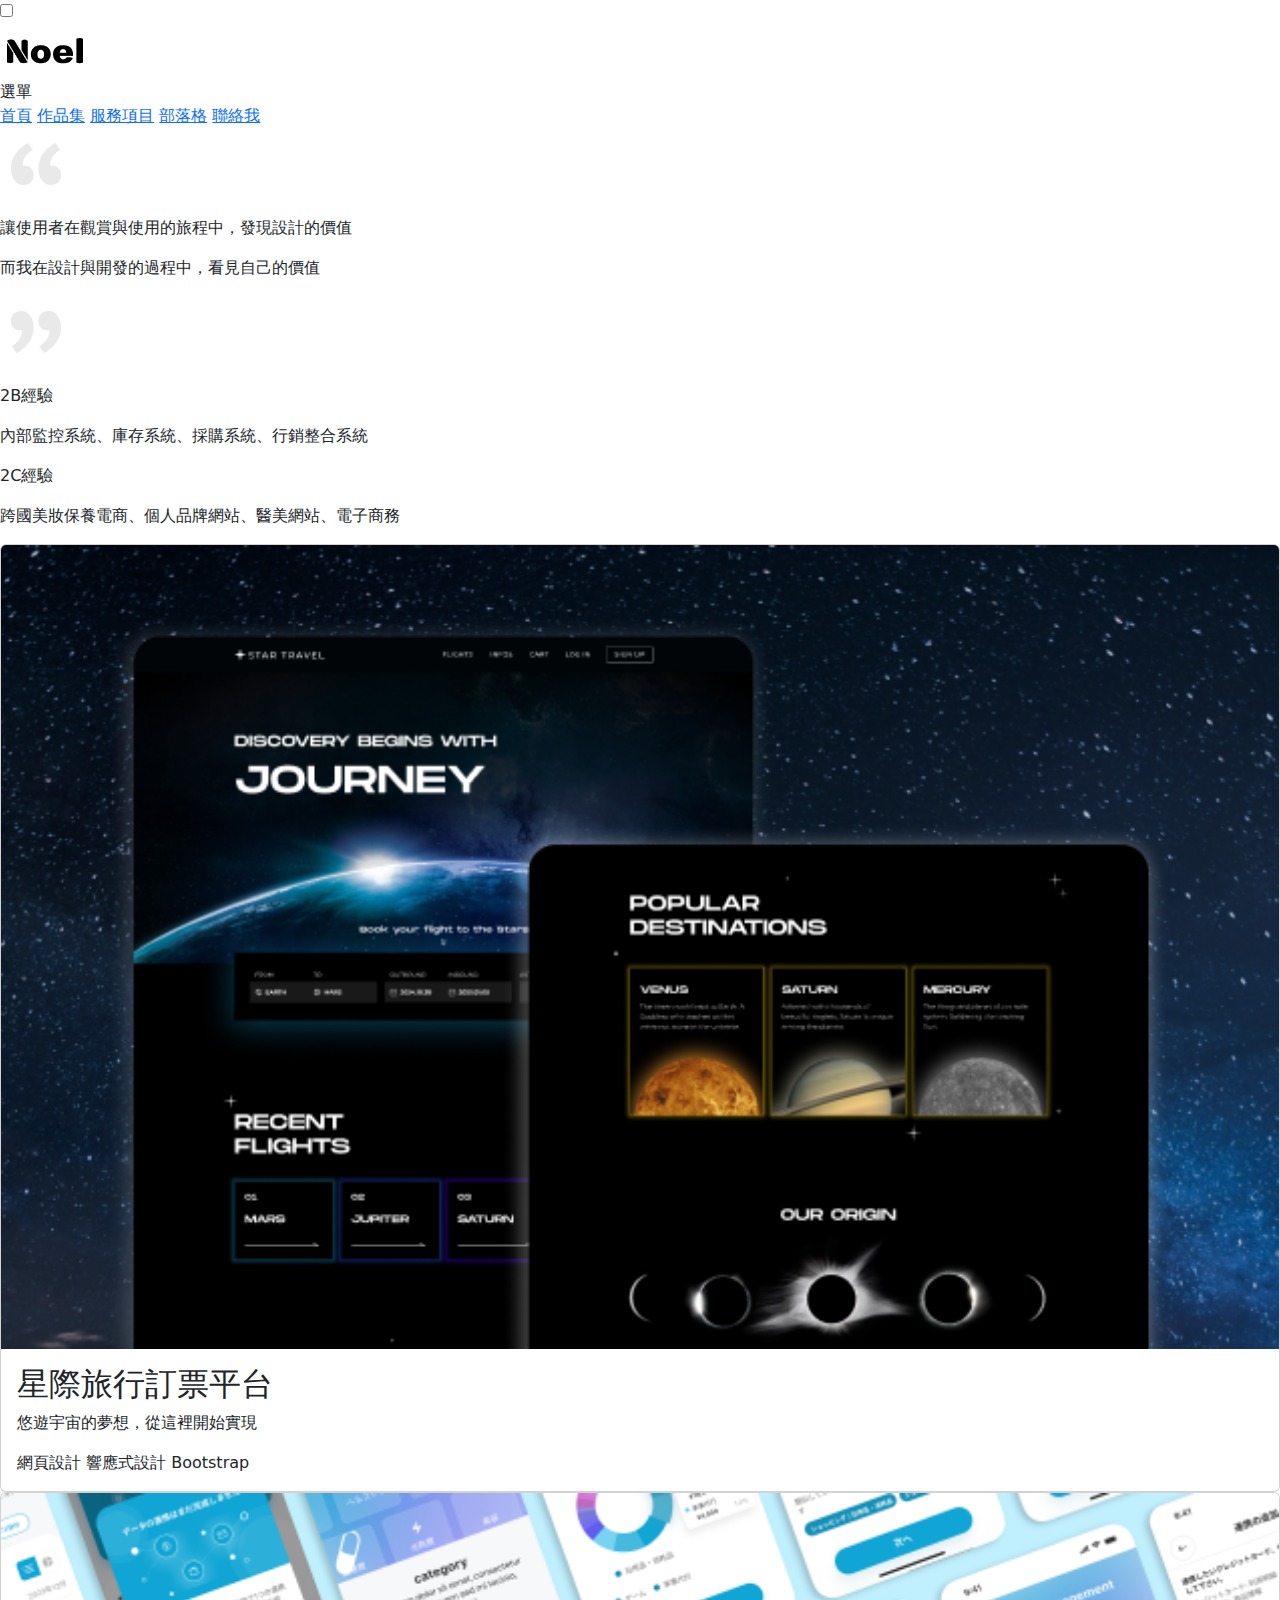
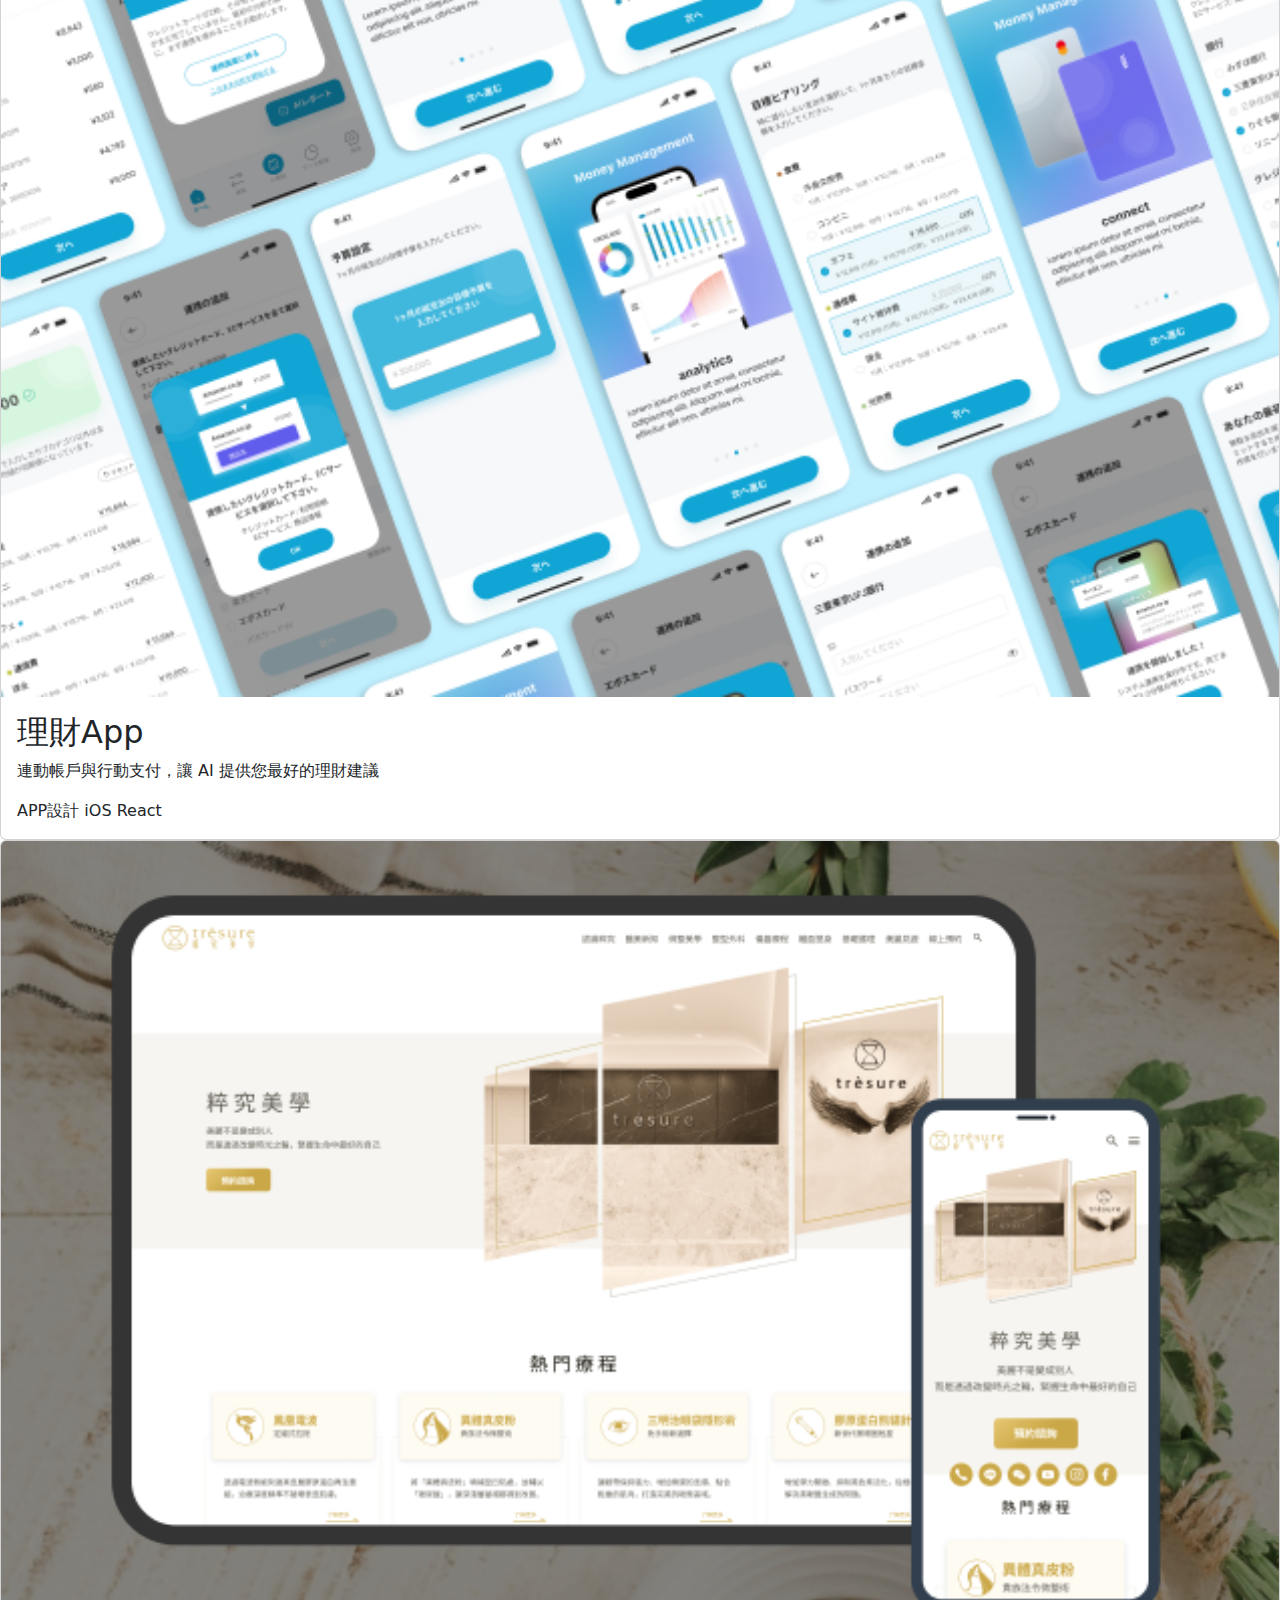
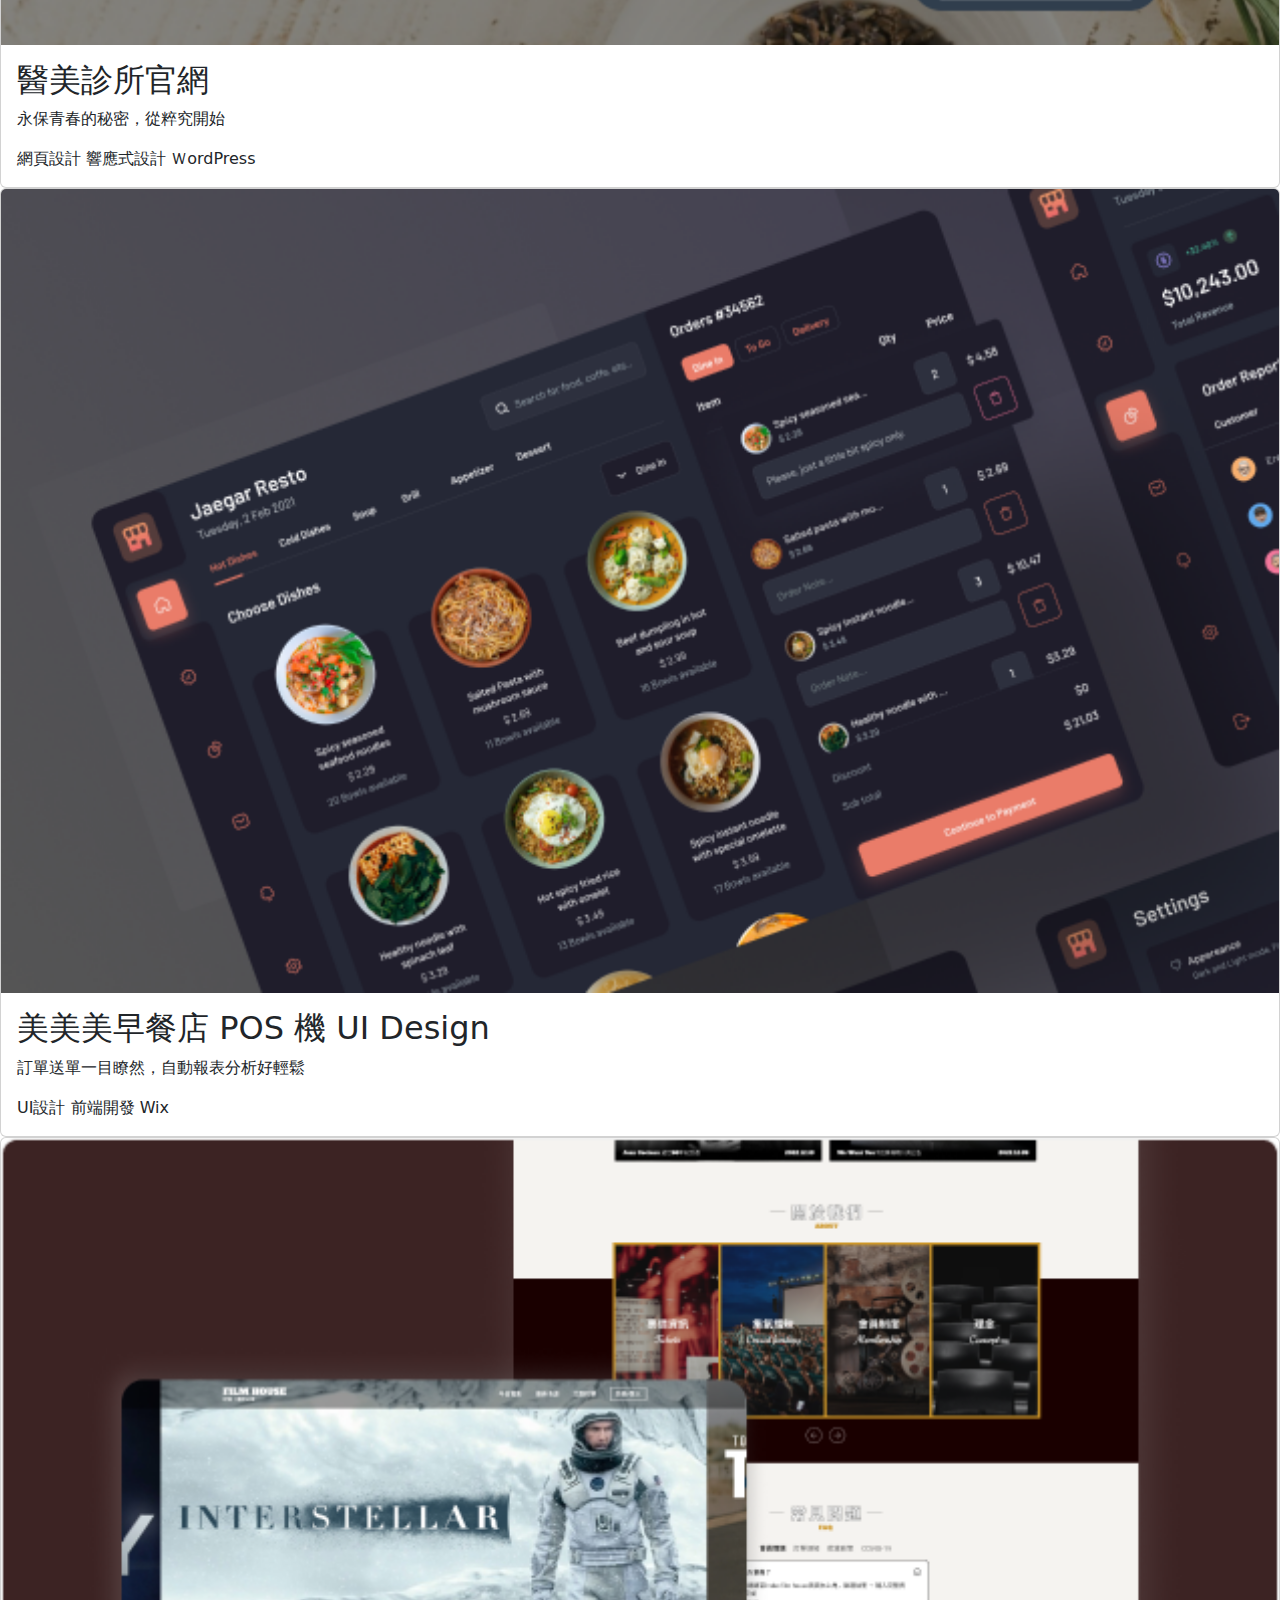
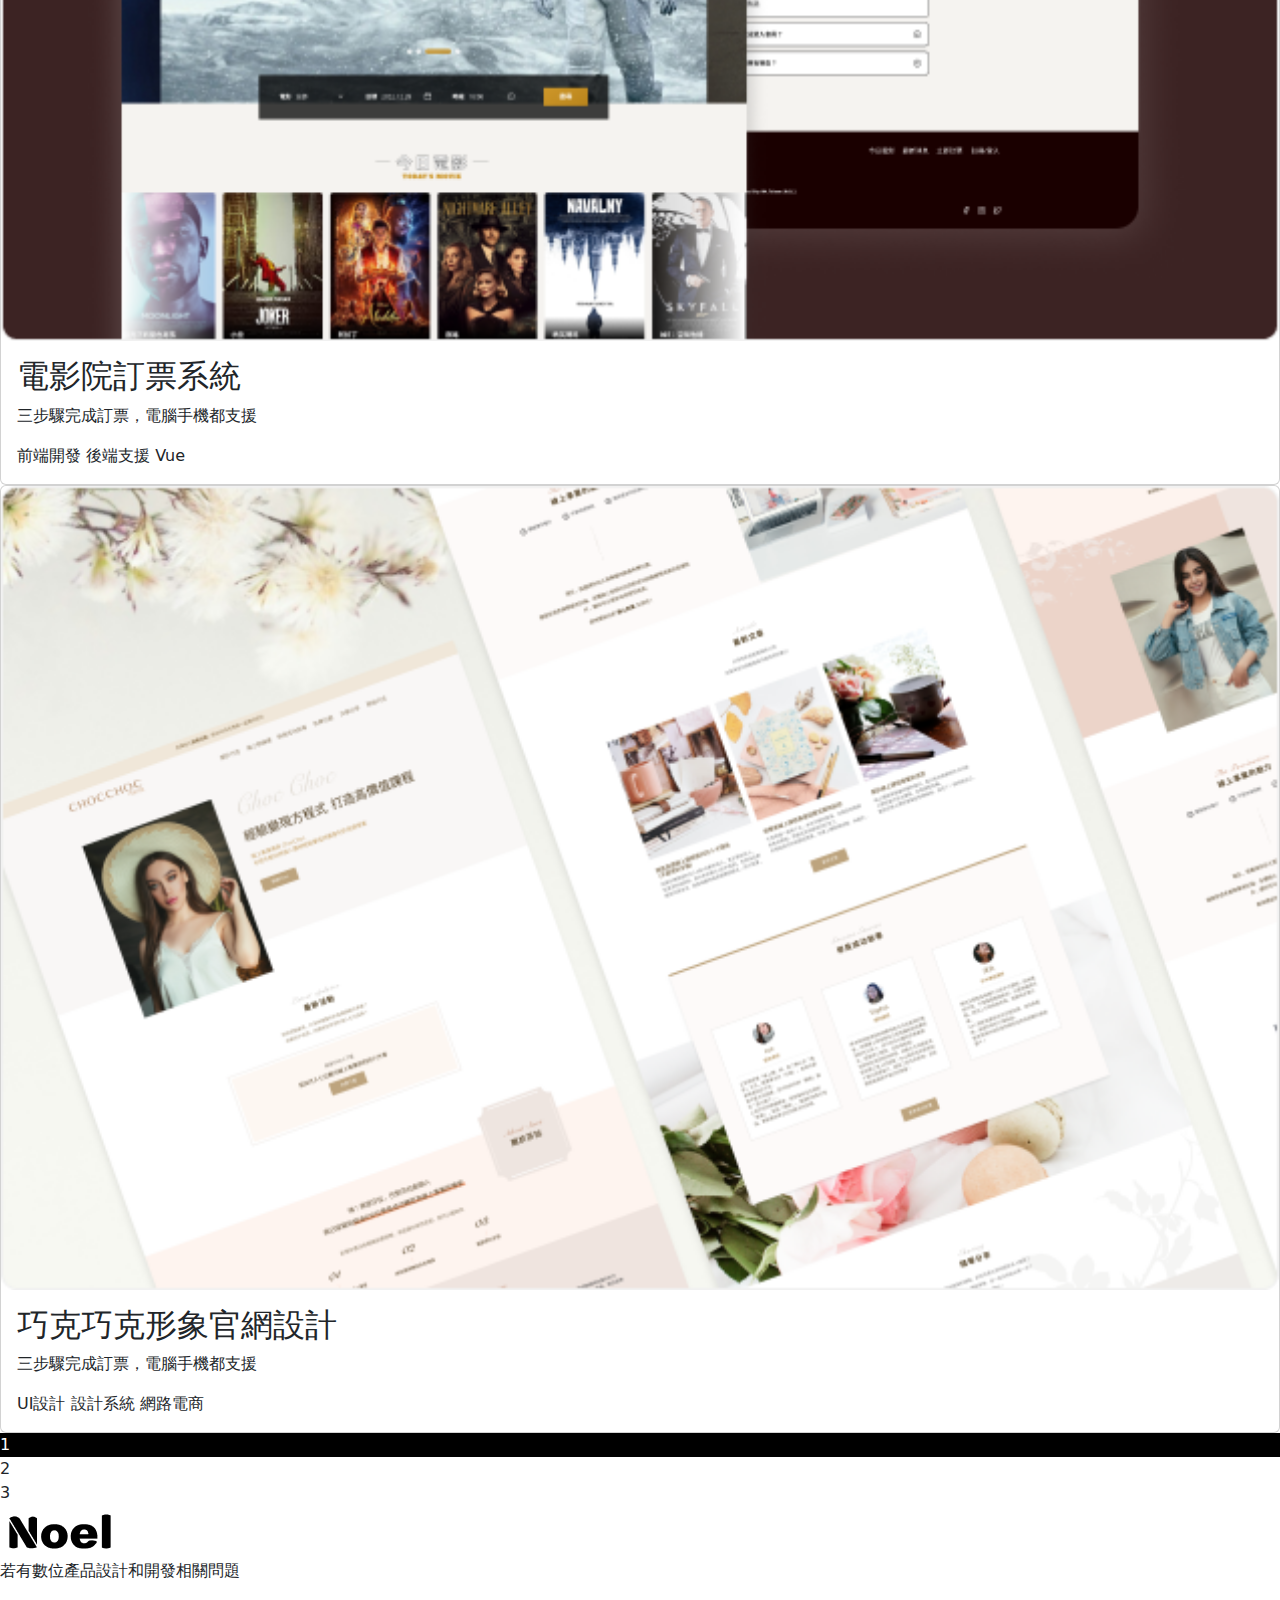
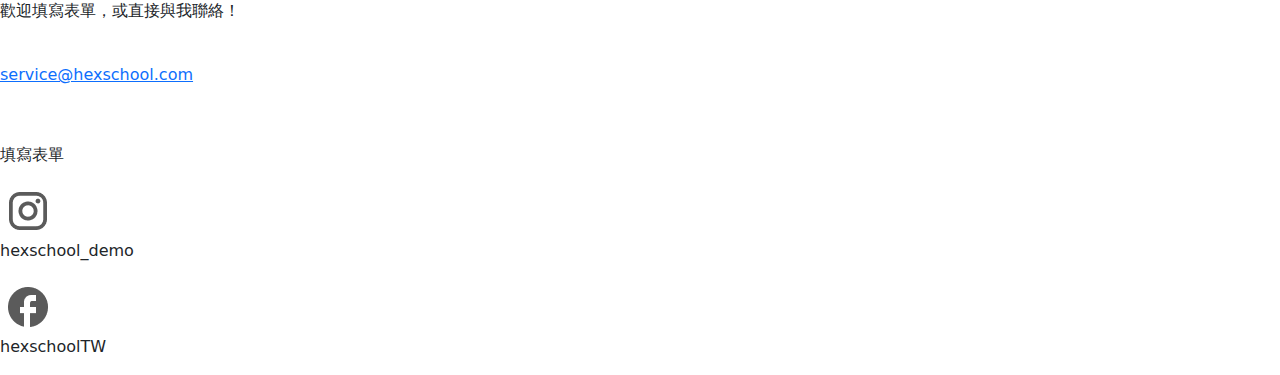
==== portfolio.html @ 40180b58 "Add files via upload" ====
<!doctype html>
<html lang="en">
  <head>
    <meta charset="utf-8">
    <meta name="viewport" content="width=device-width, initial-scale=1">
    <title>Bootstrap demo</title>
    <link href="https://cdn.jsdelivr.net/npm/bootstrap@5.3.3/dist/css/bootstrap.min.css" rel="stylesheet" integrity="sha384-QWTKZyjpPEjISv5WaRU9OFeRpok6YctnYmDr5pNlyT2bRjXh0JMhjY6hW+ALEwIH" crossorigin="anonymous">
    <link rel="stylesheet" href="css/portfolio.css">
  </head>
  <body>
    <input type="checkbox" name="" id="menu_control">
    <div class="header">
        <h1 class="logo"><a href="#"><img src="images/logo.png"></a></h1>
        <label for="menu_control" class="menu_btn">
            <span>選單</span>
        </label>
        <nav>
            <a href="index.html">首頁</a>
            <a href="#">作品集</a>
            <a href="#">服務項目</a>
            <a href="#">部落格</a>
            <a href="#">聯絡我</a>
        </nav>
    </div>

    <div class="slogan">
        <div class="text">
            <p class="img-left"><img src="images/quote-left.png" alt="comma icon"></p>
            <p>讓使用者在觀賞與使用的旅程中，發現設計的價值</p>
            <p>而我在設計與開發的過程中，看見自己的價值</p>
            <p class="img-right"><img src="images/quote-right.png" alt="comma icon"></p>
        </div>
        <div class="experience-container">
            <div class="experience">
                <p class="p-title">2B經驗</p>
                <p>內部監控系統、庫存系統、採購系統、行銷整合系統</p>
            </div>
            <div class="experience">
                <p class="p-title">2C經驗</p>
                <p>跨國美妝保養電商、個人品牌網站、醫美網站、電子商務</p>
            </div>
        </div>
    </div>  

    <div class="service-card">
        <div class="card">
            <img src="images/work-image1.png" class="card-img-top" alt="...">
            <div class="card-body">
                <h2>星際旅行訂票平台</h2>
                <p class="card-text">悠遊宇宙的夢想，從這裡開始實現</p>
                <div class="tags-container">
                    <span class="tags">網頁設計</span>
                    <span class="tags">響應式設計</span>
                    <span class="tags">Bootstrap</span>
                </div>
            </div>
        </div>
        <div class="card">
            <img src="images/work-image2.png" class="card-img-top" alt="...">
            <div class="card-body">
                <h2>理財App</h2>
                <p class="card-text">連動帳戶與行動支付，讓 AI 提供您最好的理財建議</p>
                <div class="tags-container">
                    <span class="tags">APP設計</span>
                    <span class="tags">iOS</span>
                    <span class="tags">React</span>
                </div>
            </div>
        </div>
        <div class="card">
            <img src="images/work-image3.png" class="card-img-top" alt="...">
            <div class="card-body">
                <h2>醫美診所官網</h2>
                <p class="card-text">永保青春的秘密，從粹究開始</p>
                <div class="tags-container">
                    <span class="tags">網頁設計</span>
                    <span class="tags">響應式設計</span>
                    <span class="tags">ＷordPress</span>
                </div>
            </div>
        </div>
        <div class="card">
            <img src="images/work-image4.png" class="card-img-top" alt="...">
            <div class="card-body">
                <h2>美美美早餐店 POS 機 UI Design</h2>
                <p class="card-text">訂單送單一目瞭然，自動報表分析好輕鬆</p>
                <div class="tags-container">
                    <span class="tags">UI設計</span>
                    <span class="tags">前端開發</span>
                    <span class="tags">Wix</span>
                </div>
            </div>
        </div>
        <div class="card">
            <img src="images/work-image5.png" class="card-img-top" alt="...">
            <div class="card-body">
                <h2>電影院訂票系統</h2>
                <p class="card-text">三步驟完成訂票，電腦手機都支援</p>
                <div class="tags-container">
                    <span class="tags">前端開發</span>
                    <span class="tags">後端支援</span>
                    <span class="tags">Vue</span>
                </div>
            </div>
        </div>
        <div class="card">
            <img src="images/work-image6.png" class="card-img-top" alt="...">
            <div class="card-body">
                <h2>巧克巧克形象官網設計</h2>
                <p class="card-text">三步驟完成訂票，電腦手機都支援</p>
                <div class="tags-container">
                    <span class="tags">UI設計</span>
                    <span class="tags">設計系統</span>
                    <span class="tags">網路電商</span>
                </div>
            </div>
        </div>
    </div>
    <div class="page">
        <span class="page-link" style="background-color: black; color: white;">1</span>
        <span class="page-link">2</span>
        <span class="page-link">3</span>
    </div>
    <div class="footer-container">
        <div class="left">
          <img src="images/footer-logo.png" alt="Noel圖標">
          <p>若有數位產品設計和開發相關問題</p>
          <p>歡迎填寫表單，或直接與我聯絡！</p>
          <br>
          <a class="email-link" href="#">service@hexschool.com</a>
        </div>
        <div class="right">
          <div class="marks1">
            <img src="images/footer-icon1.png" alt="footer-icon1.png">
            <p>填寫表單</p>
          </div>
          <div class="marks2">
            <img src="images/footer-icon2.png" alt="footer-icon1.png">
            <p>hexschool_demo</p>
          </div>
          <div class="marks3">
            <img src="images/footer-icon3.png" alt="footer-icon1.png">
            <p>hexschoolTW</p>
          </div>
        </div>
      </div>



    <script src="https://cdn.jsdelivr.net/npm/bootstrap@5.3.3/dist/js/bootstrap.bundle.min.js" integrity="sha384-YvpcrYf0tY3lHB60NNkmXc5s9fDVZLESaAA55NDzOxhy9GkcIdslK1eN7N6jIeHz" crossorigin="anonymous"></script>
  </body>
</html>
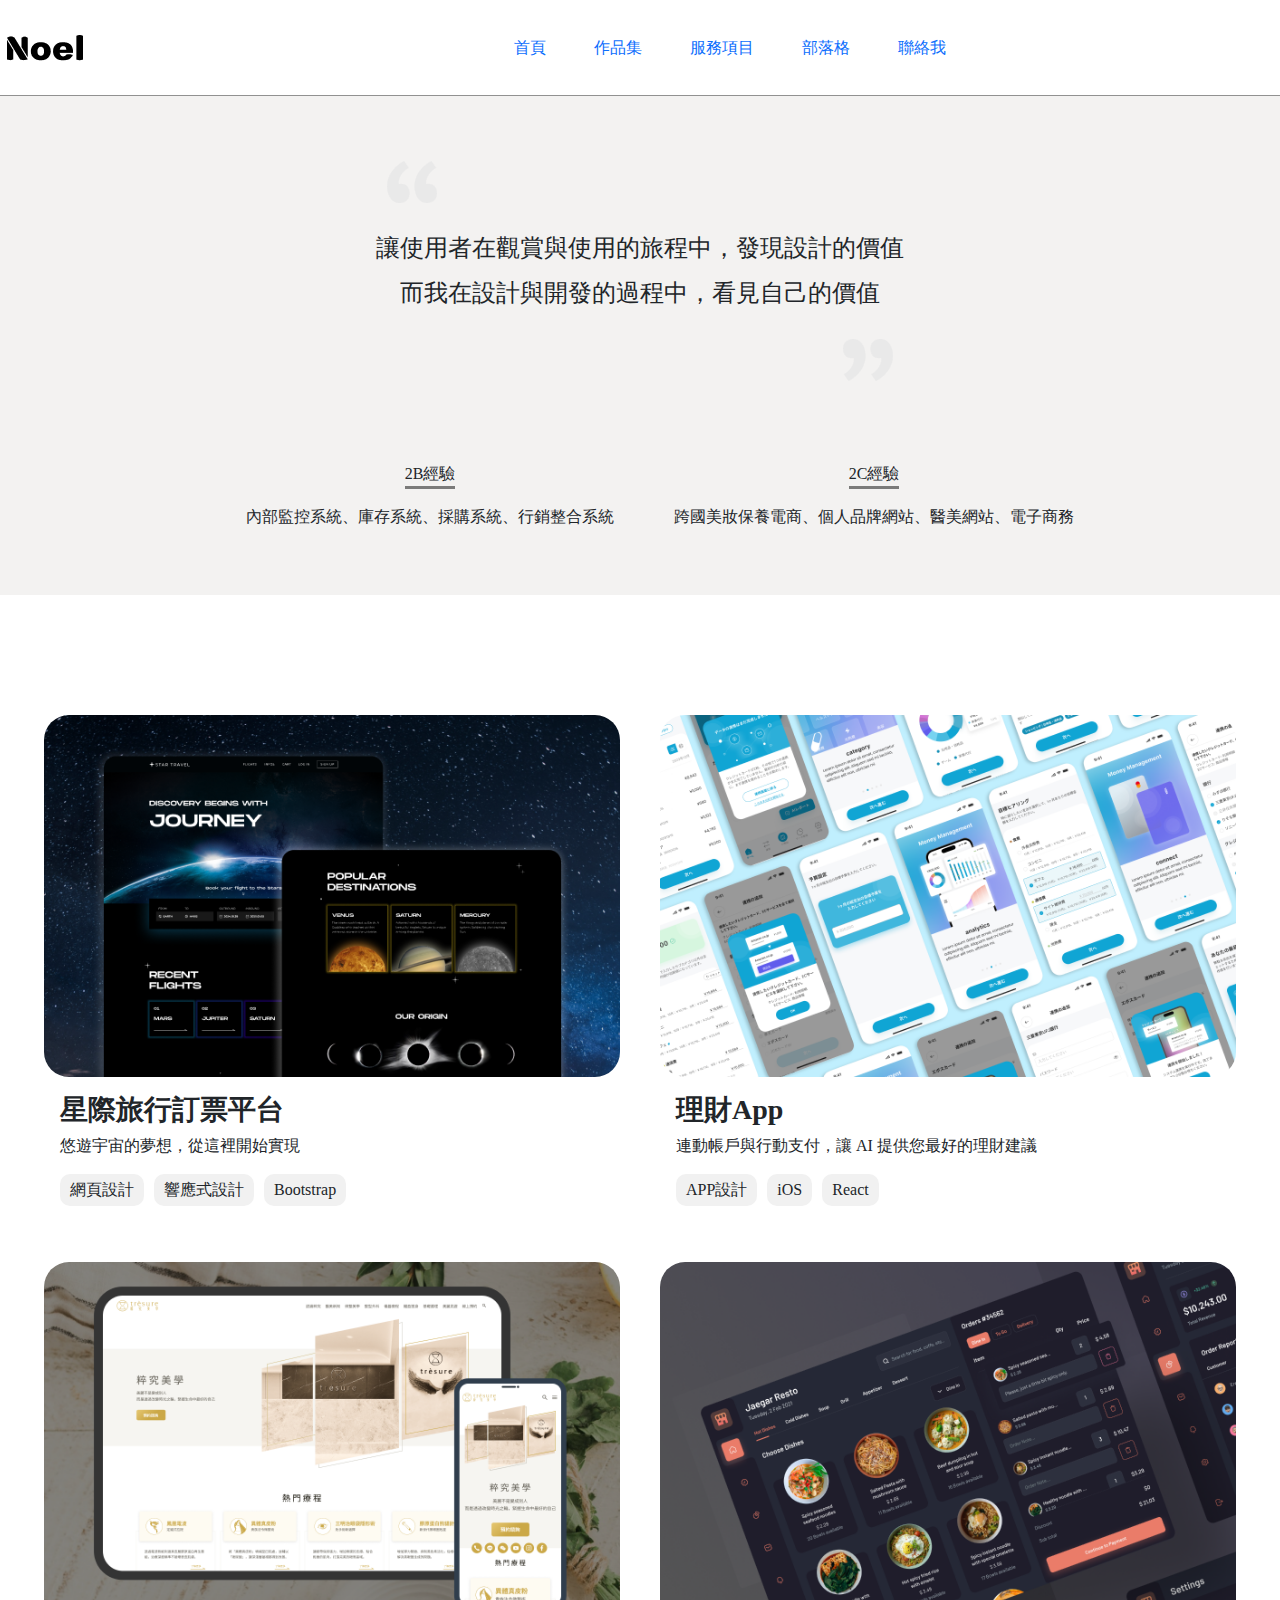
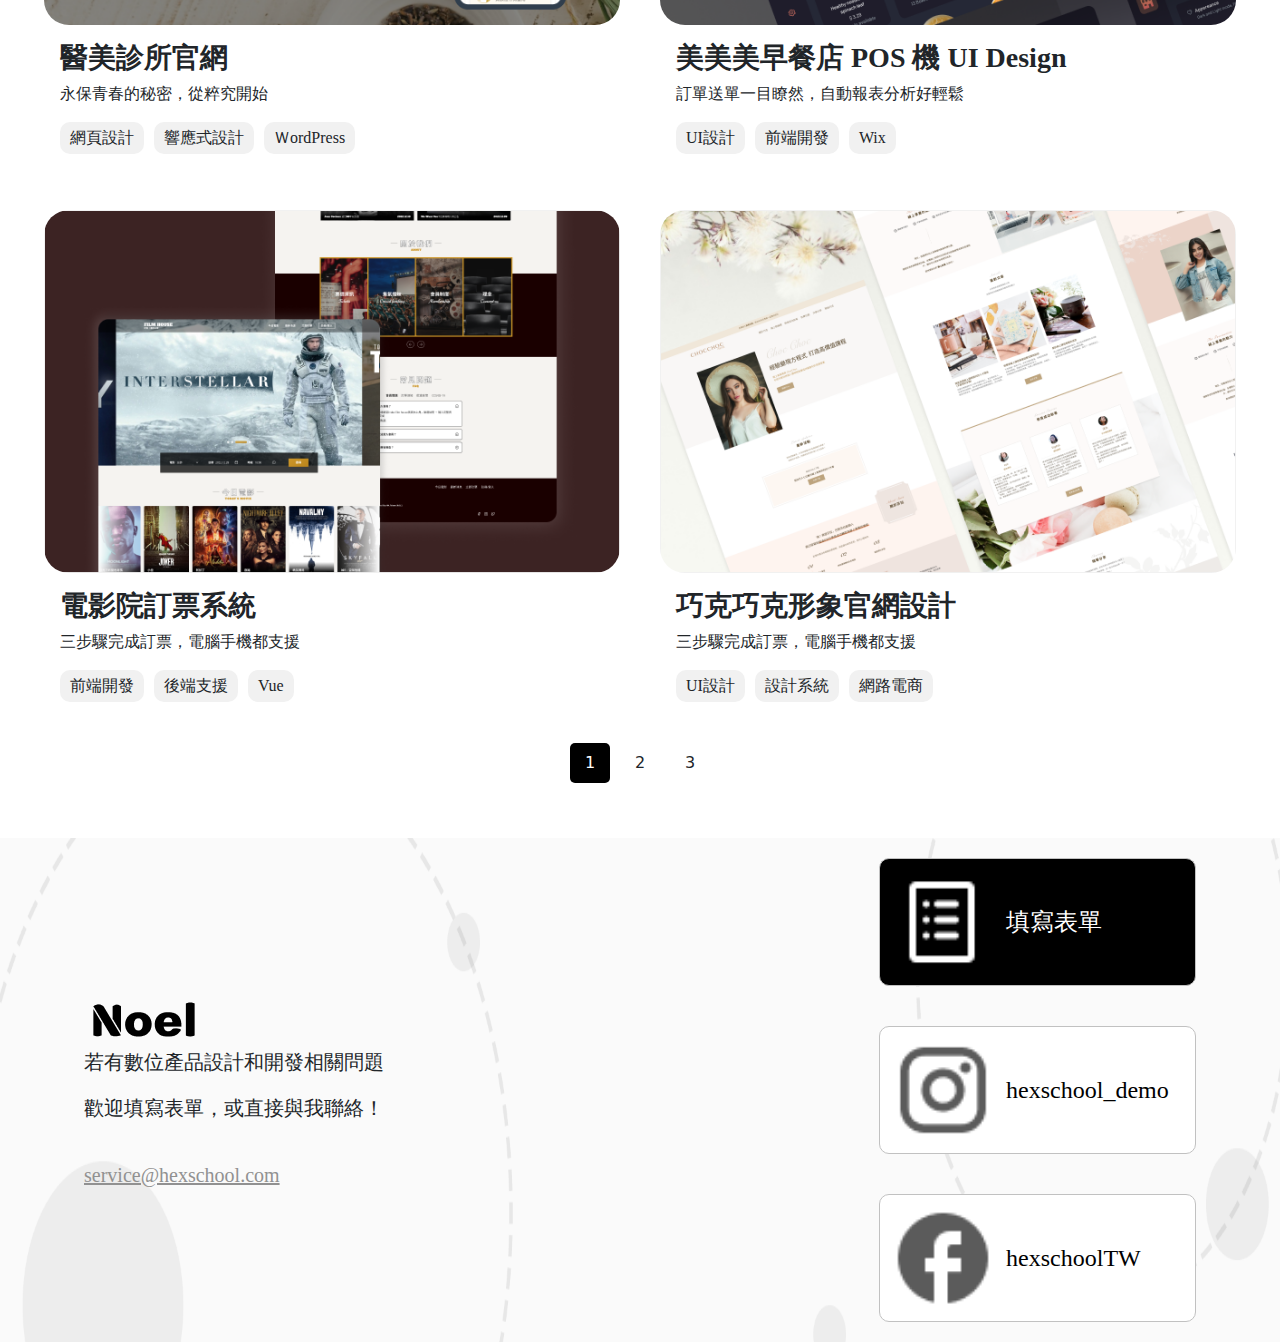
==== commit 70b8fd75: "Add files via upload" ====
--- a/portfolio.html
+++ b/portfolio.html
@@ -10,16 +10,16 @@
   <body>
     <input type="checkbox" name="" id="menu_control">
     <div class="header">
-        <h1 class="logo"><a href="#"><img src="images/logo.png"></a></h1>
+        <div class="logo"><a href="#"><img src="images/logo.png"></a></div>
         <label for="menu_control" class="menu_btn">
             <span>選單</span>
         </label>
         <nav>
-            <a href="index.html">首頁</a>
-            <a href="#">作品集</a>
-            <a href="#">服務項目</a>
-            <a href="#">部落格</a>
-            <a href="#">聯絡我</a>
+            <div class="nav-list"><a href="#">首頁</a></div>
+            <div class="nav-list"><a href="#">作品集</a></div>
+            <div class="nav-list"><a href="#">服務項目</a></div>
+            <div class="nav-list"><a href="#">部落格</a></div>
+            <div class="nav-list"><a href="#">聯絡我</a></div>
         </nav>
     </div>
 
@@ -85,9 +85,9 @@
                 <h2>美美美早餐店 POS 機 UI Design</h2>
                 <p class="card-text">訂單送單一目瞭然，自動報表分析好輕鬆</p>
                 <div class="tags-container">
-                    <span class="tags">UI設計</span>
-                    <span class="tags">前端開發</span>
-                    <span class="tags">Wix</span>
+                    <div class="tags">UI設計</div>
+                    <div class="tags">前端開發</div>
+                    <div class="tags">Wix</div>
                 </div>
             </div>
         </div>
@@ -97,9 +97,9 @@
                 <h2>電影院訂票系統</h2>
                 <p class="card-text">三步驟完成訂票，電腦手機都支援</p>
                 <div class="tags-container">
-                    <span class="tags">前端開發</span>
-                    <span class="tags">後端支援</span>
-                    <span class="tags">Vue</span>
+                    <div class="tags">前端開發</div>
+                    <div class="tags">後端支援</div>
+                    <div class="tags">Vue</div>
                 </div>
             </div>
         </div>
@@ -109,9 +109,9 @@
                 <h2>巧克巧克形象官網設計</h2>
                 <p class="card-text">三步驟完成訂票，電腦手機都支援</p>
                 <div class="tags-container">
-                    <span class="tags">UI設計</span>
-                    <span class="tags">設計系統</span>
-                    <span class="tags">網路電商</span>
+                    <div class="tags">UI設計</div>
+                    <div class="tags">設計系統</div>
+                    <div class="tags">網路電商</div>
                 </div>
             </div>
         </div>
--- a/css/portfolio.css
+++ b/css/portfolio.css
@@ -0,0 +1,428 @@
+.navbar-collapse{
+    justify-content: space-around;
+}
+.nav-item{
+    margin-left: 20px;
+    margin-right: 20px;
+}
+.bg-body-tertiary {
+    --bs-bg-opacity: 0;
+}
+.menu_btn{
+    display: none;
+}
+.header{
+    display: flex;
+    justify-content: start;
+    align-items: center;
+    width: 100%;
+    max-width: 100%;
+    height: 96px;
+    border-bottom: solid;
+    border-color:#919191;
+    border-width: 1px;
+}
+.header nav{
+    position: relative;
+    left: 50%;
+    transform: translateX(-50%); 
+    display:flex;
+    flex-wrap: wrap;
+    max-width: 480px;
+    width: 60%;
+    height: 32px;
+    top: 0;
+    background-color: transparent;
+}
+.nav-list a{
+    border-bottom: none;
+    display: block;
+    width: auto;
+    border-style: none;
+    text-decoration: none;
+    margin: auto;
+}
+
+.nav-list{
+    display: flex;
+    justify-content: center;
+    align-items: center;
+    position: relative;
+    width: auto;
+    margin: auto;
+    width: auto;
+    height: 32px;
+    padding: 4px 8px 4px 8px;
+}
+
+.nav-list:hover::before,.nav-list:hover::after{
+    position: absolute;
+    -webkit-box-reflect: below 16px;
+}
+.nav-list:hover::before{
+    top: 0;
+    left: 0;
+    content:"";
+    color:red;
+    display: block;
+    width: 10px;
+    height: 10px;
+    border-top:1px solid #000;
+    border-left: 1px solid #000;
+}
+.nav-list:hover::after{
+    top: 0;
+    right:0;
+    content:"";
+    display: block;
+    width: 10px;
+    height: 10px;
+    border-top:1px solid #000;
+    border-right: 1px solid #000;
+}
+
+
+#menu_control{
+    position: absolute;
+    opacity: 0;
+}
+.slogan{
+    width: 100%;
+    background-color: rgb(243, 242, 241);
+    display: flex;
+    flex-direction: column;
+    justify-content: center;
+    align-items: center;
+    margin-bottom: 100px;
+}
+.text{
+    padding-top: 50px;
+    padding-bottom: 50px;
+    width: auto;
+    
+}
+.text p{
+    text-align: center;
+    font-family: Noto Sans;
+    font-weight: 400;
+    font-size: 24px;
+    line-height: 28.8px;
+}
+.text .img-left{
+    text-align: left;
+}
+.text .img-right{
+    text-align: right;
+}
+.experience-container{
+    display: flex;
+    justify-content: center;
+    margin-bottom: 50px;
+}
+.experience{
+    margin-left: 50px;
+    margin-right: 10px;
+    display: flex;
+    flex-direction: column;
+    align-items: center;
+    justify-content: center;
+}
+.p-title{
+    border-bottom-style: solid;
+    border-color: rgb(123, 123, 122);
+    width: fit-content;
+}
+.experience p{
+    font-family: Noto Sans;
+    font-weight: 400;
+    font-size: 16px;
+    line-height: 24px;
+}
+.card{
+    width: 45%;
+    margin: 20px 20px;
+    border-style: none;
+}
+.card-text{
+    font-family: Noto Sans;
+    font-weight: 400;
+    font-size: 16px;
+    line-height: 24px;
+}
+.card-body h2{
+    font-family: Noto Sans;
+    font-weight: 700;
+    font-size: 28px;
+    line-height: 33.6px;
+}
+.card img{
+    border-radius: 25px;
+}
+.tags-container{
+    display: flex;
+}
+.tags{
+    border-radius: 10px;
+    background-color: #F1F1F1;
+    padding: 10px 10px;
+    margin-right: 10px;
+    font-family: Noto Sans;
+    font-weight: 400;
+    font-size: clamp(12px, 2vw, 16px); /* 字體大小根據視口寬度自動調整，並設置最小和最大值 */
+    line-height: 24px;
+    display: flex;
+    justify-content: center;
+    align-items: center;
+    max-width: 100px;
+    height: 32px;
+}
+.service-card{
+    display: flex;
+    flex-wrap: wrap;
+    justify-content: center;
+
+}
+.page{
+    display: flex;
+    justify-content: center;
+    margin-bottom: 50px;
+}
+.page-link{
+    border-radius: 5px;
+    padding: 2px 2px;
+    margin: 5px 5px;
+    width: 40px;
+    height: 40px;
+    display: flex;
+    justify-content: center;
+    align-items: center;
+}
+.footer-container{
+    display: flex;
+    justify-content: center;
+    width: 100%;
+    background-image: url('../images/footer-bg-lg.png');
+    background-size: 100% 100%;
+}
+.left{
+    
+    width: 45%;
+    padding-left: 20px;
+    display: flex;
+    flex-direction: column;
+    align-items: start;
+    justify-content: center;
+}
+.left p{
+    font-size: 20px;
+    font-family: Noto Sans;
+    font-weight: 400;
+    font-size: 20px;
+    line-height: 30px;
+}
+.email-link{
+    font-family: Noto Sans;
+    font-weight: 400;
+    font-size: 20px;
+    line-height: 24px;
+    color: #919191;
+}
+.right{
+    
+    width: 45%;
+    display: flex;
+    flex-direction: column;
+    justify-content: center;
+    align-items: end;
+}
+.marks1 p, .marks2 p, .marks3 p{
+    width: 60%;
+    margin: 0; /* 移除默認的段落外邊距 */
+    font-size: clamp(8px, 2vw, 24px); /* 字體大小根據視口寬度自動調整，並設置最小和最大值 */
+    padding-right: 10px;
+}
+.marks1 img, .marks2 img, .marks3 img{
+    width: 40%;
+    margin: 0; /* 移除默認的段落外邊距 */
+    font-size: clamp(8px, 2vw, 24px); /* 字體大小根據視口寬度自動調整，並設置最小和最大值 */
+}
+.marks1{
+    display: flex;
+    justify-content: left;
+    align-items: center;
+    width: 55%;
+    border-radius: 10px;
+    color: white;
+    background-color: black;
+    border: 1px solid #c1c1c1;
+    margin: 20px 20px;
+    font-family: Noto Sans;
+    font-weight: 700px;
+    font-size: 20px;
+    line-height: 30px;
+}
+.marks2{
+    display: flex;
+    justify-content: left;
+    align-items: center;
+    width: 55%;
+    border-radius: 10px;
+    color: black;
+    background-color: white;
+    border: 1px solid #c1c1c1;
+    margin: 20px 20px;
+    font-family: Noto Sans;
+    font-weight: 700px;
+    font-size: 20px;
+    line-height: 30px;
+}
+.marks3{
+    display: flex;
+    justify-content: left;
+    align-items: center;
+    width: 55%;
+    border-radius: 10px;
+    color: black;
+    background-color: white;
+    border: 1px solid #c1c1c1;
+    margin: 20px 20px;
+    font-family: Noto Sans;
+    font-weight: 700px;
+    font-size: 20px;
+    line-height: 30px;
+}
+@media (max-width: 576px) {
+    .header{
+        height: 50px;
+        background-color: #ccc;
+    }
+    .logo{
+        width: 60px;
+        height: 40px;
+    }
+    .logo img{
+        vertical-align: middle;
+    }
+    #menu_control{
+        position:absolute;
+        z-index: -1;
+    }
+    .menu_btn{
+        width: 40px;
+        height: 40px;
+        background-color: #000;
+        display: block;
+        position: absolute;
+        top: 5px;
+        right: 10px;
+    }
+    .menu_btn span{
+        opacity: 0;
+        display: block;
+        width: 1px;
+        height: 1px;
+        overflow: hidden;
+    }
+    .menu_btn::before{
+        content: '';
+        position: absolute;
+        height: 2px;
+        left: 2px;
+        width: 36px;
+        background-color: #aaa;
+        top: 0;
+        bottom: 0;
+        margin: auto;
+        box-shadow: 0px 8px 0px #aaa,
+                    0px -8px 0px #aaa;
+    }
+    .header nav{
+        width: 100%;
+        height: calc(100vh-50px);
+        position: absolute;
+        top: 50px;
+        left: -100%;
+        transition: .5s;
+        
+        flex-wrap: wrap;
+        justify-content: center;
+    }
+    .nav-list{
+        width: auto;
+        height: 50px;
+        margin: auto;
+    }
+    .header nav a{
+        text-decoration: none;
+        color: black;
+        padding: 10px 20px;
+        width: 100%;
+        text-align: center;
+    }
+    #menu_control:checked ~ .header nav{
+        left:50%;
+        display: inline-block;
+
+    }
+    #menu_control:checked ~ .slogan{
+        margin-top: 420px;
+    }
+
+    .slogan{
+        padding: 40px 24px 80px 24px;
+    }
+    .experience-container{
+        flex-wrap: wrap;
+    }
+    .experience{
+        width: 100%;
+        margin-right: 0px;
+        margin-left: 0px;
+    }
+
+    .card{
+        width: 100%;
+    }
+    .tags-container{
+        display: flex;
+        flex-wrap: wrap;
+    }
+
+    /* footer */
+    .footer-container{
+        flex-wrap: wrap;
+        justify-content: center;
+        padding: 40px 12px 40px 12px;
+    }
+    .left{
+        
+        align-items: center;
+        width: 100%;
+    }
+    .right{
+        align-items: center;
+        width: 100%;
+    }
+    .marks1, .marks2, .marks3{
+        width: 95%;
+        max-width: 306px;
+        height: 64px;
+        padding: 24px 24px 24px 24px;
+        border-radius: 8px;
+        opacity: 0px;
+
+    }
+    .marks1 img, .marks2 img, .marks3 img{
+        max-width: 56px;
+        height: 56px;
+
+    }
+    .marks1 p, .marks2 p, .marks3 p{
+        font-size: clamp(16px, 2vw, 20px); /* 字體大小根據視口寬度自動調整，並設置最小和最大值 */
+        font-weight: 400;
+        line-height: 30px;
+        text-align: center;
+
+    }
+}
+
